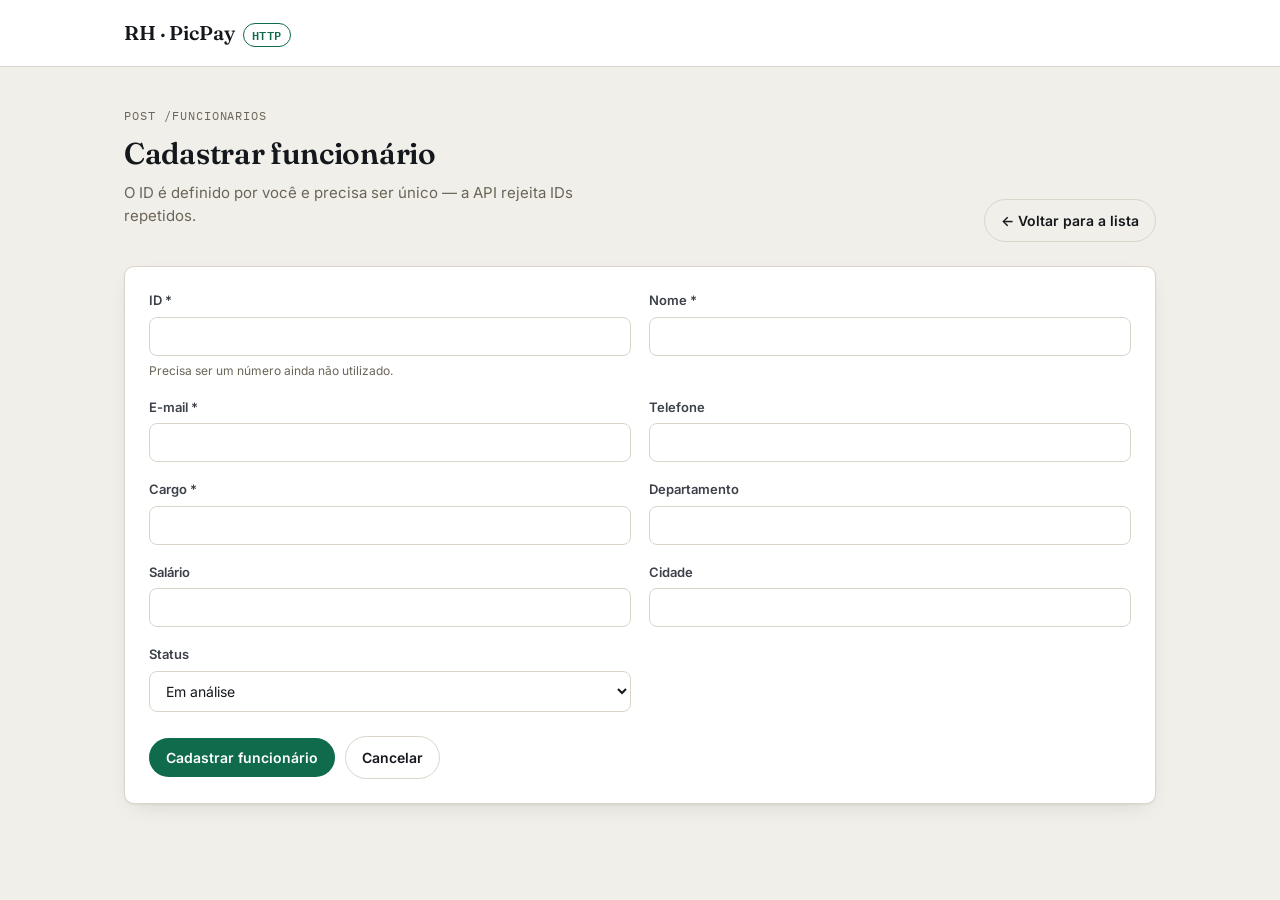
==== Frontend/cadastro.html @ df04a9cc "adicionando frontend" ====
<!DOCTYPE html>
<html lang="pt-BR">
<head>
  <meta charset="UTF-8" />
  <meta name="viewport" content="width=device-width, initial-scale=1.0" />
  <title>Novo funcionário · RH PicPay</title>
  <link rel="stylesheet" href="css/style.css" />
</head>
<body>
  <header class="topbar">
    <div class="topbar__inner">
      <div class="brand"><span>RH · PicPay</span><span class="brand__mark">HTTP</span></div>
      <nav class="nav" data-nav></nav>
    </div>
  </header>

  <main class="container">
    <div class="page-header">
      <div>
        <p class="page-header__eyebrow">POST /funcionarios</p>
        <h1>Cadastrar funcionário</h1>
        <p class="page-header__subtitle">O ID é definido por você e precisa ser único — a API rejeita IDs repetidos.</p>
      </div>
      <a href="index.html" class="btn btn--ghost">← Voltar para a lista</a>
    </div>

    <div id="alerta-erro" class="alerta alerta--erro" hidden></div>

    <section class="card">
      <div class="card__body">
        <form id="form-cadastro" novalidate>
          <div class="form-grid">
            <div class="field">
              <label for="id">ID *</label>
              <input type="number" id="id" name="id" min="1" required />
              <span class="field__hint">Precisa ser um número ainda não utilizado.</span>
            </div>
            <div class="field">
              <label for="nome">Nome *</label>
              <input type="text" id="nome" name="nome" required />
            </div>
            <div class="field">
              <label for="email">E-mail *</label>
              <input type="email" id="email" name="email" required />
            </div>
            <div class="field">
              <label for="telefone">Telefone</label>
              <input type="tel" id="telefone" name="telefone" />
            </div>
            <div class="field">
              <label for="cargo">Cargo *</label>
              <input type="text" id="cargo" name="cargo" required />
            </div>
            <div class="field">
              <label for="departamento">Departamento</label>
              <input type="text" id="departamento" name="departamento" />
            </div>
            <div class="field">
              <label for="salario">Salário</label>
              <input type="number" id="salario" name="salario" min="0" step="0.01" />
            </div>
            <div class="field">
              <label for="cidade">Cidade</label>
              <input type="text" id="cidade" name="cidade" />
            </div>
            <div class="field">
              <label for="status">Status</label>
              <select id="status" name="status">
                <option value="EM_ANALISE">Em análise</option>
                <option value="APROVADO">Aprovado</option>
                <option value="REPROVADO">Reprovado</option>
                <option value="CONTRATADO">Contratado</option>
              </select>
            </div>
          </div>

          <div class="form-actions">
            <button type="submit" class="btn btn--primary" id="btn-salvar">Cadastrar funcionário</button>
            <a href="index.html" class="btn btn--ghost">Cancelar</a>
          </div>
        </form>
      </div>
    </section>
  </main>

  <script src="js/config.js"></script>
  <script type="module" src="js/pages/cadastro.js"></script>
</body>
</html>
---- Frontend/css/style.css ----
@import url("https://fonts.googleapis.com/css2?family=Fraunces:ital,opsz,wght@0,9..144,500;0,9..144,600;1,9..144,500&family=Inter:wght@400;500;600;700&family=IBM+Plex+Mono:wght@400;500;600&display=swap");

:root {
  --ink: #14171c;
  --ink-soft: #3c4048;
  --muted: #6b6558;
  --paper: #f1efe9;
  --surface: #ffffff;
  --line: #dad5c8;
  --accent: #0f6b4c;
  --accent-dark: #0b4f38;
  --accent-soft: #dfeee6;
  --amber: #b8842a;
  --amber-soft: #f4e8d4;
  --rust: #b3452c;
  --rust-soft: #f5ded6;
  --slate: #55606e;
  --slate-soft: #e2e6ea;

  --font-display: "Fraunces", serif;
  --font-body: "Inter", system-ui, -apple-system, sans-serif;
  --font-mono: "IBM Plex Mono", ui-monospace, monospace;

  --radius: 10px;
  --shadow: 0 1px 2px rgba(20, 23, 28, 0.06), 0 8px 24px -12px rgba(20, 23, 28, 0.18);
}

* { box-sizing: border-box; }

html, body {
  margin: 0;
  padding: 0;
  background: var(--paper);
  color: var(--ink);
  font-family: var(--font-body);
  font-size: 15px;
  line-height: 1.5;
}

h1, h2, h3 {
  font-family: var(--font-display);
  font-weight: 600;
  letter-spacing: -0.01em;
  margin: 0;
}

a { color: inherit; }

.container {
  max-width: 1080px;
  margin: 0 auto;
  padding: 0 24px 64px;
}

/* Topbar */
.topbar {
  border-bottom: 1px solid var(--line);
  background: var(--surface);
}

.topbar__inner {
  max-width: 1080px;
  margin: 0 auto;
  padding: 18px 24px;
  display: flex;
  align-items: center;
  justify-content: space-between;
  gap: 16px;
  flex-wrap: wrap;
}

.brand {
  display: flex;
  align-items: baseline;
  gap: 8px;
  font-family: var(--font-display);
  font-size: 20px;
  font-weight: 600;
}

.brand__mark {
  font-family: var(--font-mono);
  font-size: 12px;
  color: var(--accent);
  border: 1px solid var(--accent);
  border-radius: 999px;
  padding: 2px 8px;
  letter-spacing: 0.04em;
}

.nav { display: flex; gap: 4px; flex-wrap: wrap; }

.nav__link {
  text-decoration: none;
  color: var(--muted);
  font-size: 14px;
  font-weight: 500;
  padding: 8px 12px;
  border-radius: 999px;
}

.nav__link:hover { color: var(--ink); background: var(--paper); }

.nav__link--ativo {
  color: var(--accent-dark);
  background: var(--accent-soft);
}

/* Page header */
.page-header {
  padding: 40px 0 24px;
  display: flex;
  justify-content: space-between;
  align-items: flex-end;
  gap: 16px;
  flex-wrap: wrap;
}

.page-header h1 { font-size: 30px; }

.page-header__eyebrow {
  font-family: var(--font-mono);
  font-size: 12px;
  text-transform: uppercase;
  letter-spacing: 0.08em;
  color: var(--muted);
  margin: 0 0 6px;
}

.page-header__subtitle {
  color: var(--muted);
  margin-top: 6px;
  max-width: 52ch;
}

/* Botões */
.btn {
  display: inline-flex;
  align-items: center;
  justify-content: center;
  gap: 6px;
  font-family: var(--font-body);
  font-size: 14px;
  font-weight: 600;
  padding: 10px 16px;
  border-radius: 999px;
  border: 1px solid transparent;
  cursor: pointer;
  text-decoration: none;
  transition: transform 0.08s ease, background 0.15s ease, border-color 0.15s ease;
}

.btn:active { transform: scale(0.98); }

.btn--primary { background: var(--accent); color: #fff; }
.btn--primary:hover { background: var(--accent-dark); }

.btn--ghost { background: transparent; color: var(--ink); border-color: var(--line); }
.btn--ghost:hover { border-color: var(--ink); }

.btn--danger { background: transparent; color: var(--rust); border-color: var(--rust-soft); }
.btn--danger:hover { background: var(--rust-soft); }

.btn--sm { padding: 6px 12px; font-size: 13px; }

.btn[disabled] { opacity: 0.55; cursor: not-allowed; }

/* Cards / superfícies */
.card {
  background: var(--surface);
  border: 1px solid var(--line);
  border-radius: var(--radius);
  box-shadow: var(--shadow);
}

.card__header {
  padding: 20px 24px;
  border-bottom: 1px solid var(--line);
  display: flex;
  align-items: center;
  justify-content: space-between;
  gap: 12px;
  flex-wrap: wrap;
}

.card__header h2 { font-size: 18px; }

.card__body { padding: 24px; }

/* Selo de método HTTP — elemento de assinatura da interface */
.http-tag {
  font-family: var(--font-mono);
  font-size: 11px;
  font-weight: 600;
  letter-spacing: 0.04em;
  padding: 2px 8px;
  border-radius: 4px;
  display: inline-block;
}

.http-tag--get { background: var(--slate-soft); color: var(--slate); }
.http-tag--post { background: var(--accent-soft); color: var(--accent-dark); }
.http-tag--put { background: var(--amber-soft); color: var(--amber); }
.http-tag--patch { background: #e4e0f5; color: #5a4bb0; }
.http-tag--delete { background: var(--rust-soft); color: var(--rust); }

/* Formulários */
.form-grid {
  display: grid;
  grid-template-columns: repeat(2, 1fr);
  gap: 18px;
}

.field { display: flex; flex-direction: column; gap: 6px; }
.field--full { grid-column: 1 / -1; }

.field label {
  font-size: 13px;
  font-weight: 600;
  color: var(--ink-soft);
}

.field__hint {
  font-size: 12px;
  color: var(--muted);
}

input, select {
  font-family: var(--font-body);
  font-size: 14px;
  padding: 10px 12px;
  border: 1px solid var(--line);
  border-radius: 8px;
  background: var(--surface);
  color: var(--ink);
}

input:focus, select:focus, .btn:focus-visible, .nav__link:focus-visible {
  outline: 2px solid var(--accent);
  outline-offset: 1px;
}

.form-actions {
  display: flex;
  gap: 10px;
  align-items: center;
  margin-top: 24px;
  flex-wrap: wrap;
}

/* Barra de busca */
.search-bar {
  display: grid;
  grid-template-columns: 1.4fr 1fr 1fr auto auto;
  gap: 10px;
  align-items: end;
}

/* Tabela de listagem */
.table-wrapper { overflow-x: auto; }

table { width: 100%; border-collapse: collapse; }

thead th {
  text-align: left;
  font-size: 12px;
  text-transform: uppercase;
  letter-spacing: 0.05em;
  color: var(--muted);
  padding: 10px 12px;
  border-bottom: 1px solid var(--line);
  white-space: nowrap;
}

tbody td {
  padding: 12px;
  border-bottom: 1px solid var(--line);
  vertical-align: middle;
  font-size: 14px;
}

tbody tr:last-child td { border-bottom: none; }
tbody tr:hover { background: var(--paper); }

.td-id { font-family: var(--font-mono); color: var(--muted); }

.row-actions { display: flex; gap: 6px; flex-wrap: wrap; }

/* Badges de status */
.badge {
  display: inline-block;
  padding: 3px 10px;
  border-radius: 999px;
  font-size: 12px;
  font-weight: 600;
}

.badge--em-analise { background: var(--amber-soft); color: var(--amber); }
.badge--aprovado { background: var(--accent-soft); color: var(--accent-dark); }
.badge--contratado { background: #dbe7f5; color: #2b5a8c; }
.badge--reprovado { background: var(--rust-soft); color: var(--rust); }

/* Estados */
.estado {
  text-align: center;
  padding: 48px 24px;
  color: var(--muted);
}

.estado h3 { color: var(--ink); margin-bottom: 6px; font-size: 16px; }

.alerta {
  border-radius: 8px;
  padding: 12px 16px;
  font-size: 14px;
  margin-bottom: 18px;
  border: 1px solid transparent;
}

.alerta--erro {
  background: var(--rust-soft);
  color: #7a2e1c;
  border-color: #e6b8a8;
}

/* Indicadores */
.indicadores-grid {
  display: grid;
  grid-template-columns: repeat(5, 1fr);
  gap: 16px;
  margin-bottom: 28px;
}

.indicador-card {
  background: var(--surface);
  border: 1px solid var(--line);
  border-radius: var(--radius);
  padding: 20px;
}

.indicador-card__valor {
  font-family: var(--font-display);
  font-size: 32px;
  font-weight: 600;
}

.indicador-card__label {
  font-size: 12px;
  text-transform: uppercase;
  letter-spacing: 0.05em;
  color: var(--muted);
  margin-top: 4px;
}

.barra {
  height: 10px;
  border-radius: 999px;
  background: var(--paper);
  overflow: hidden;
  display: flex;
  margin-top: 6px;
}

.barra__segmento { height: 100%; }

/* Toasts */
#toast-container {
  position: fixed;
  bottom: 20px;
  right: 20px;
  display: flex;
  flex-direction: column;
  gap: 8px;
  z-index: 999;
}

.toast {
  background: var(--ink);
  color: #fff;
  padding: 12px 18px;
  border-radius: 8px;
  font-size: 14px;
  box-shadow: var(--shadow);
  opacity: 0;
  transform: translateY(8px);
  transition: opacity 0.2s ease, transform 0.2s ease;
  max-width: 320px;
}

.toast--visivel { opacity: 1; transform: translateY(0); }
.toast--erro { background: var(--rust); }

/* Responsivo */
@media (max-width: 860px) {
  .form-grid { grid-template-columns: 1fr; }
  .search-bar { grid-template-columns: 1fr 1fr; }
  .search-bar .btn { grid-column: span 1; }
  .indicadores-grid { grid-template-columns: repeat(2, 1fr); }
}

@media (max-width: 720px) {
  .table-wrapper table, .table-wrapper thead { display: none; }

  .table-wrapper tbody, .table-wrapper tr {
    display: block;
    width: 100%;
  }

  .table-wrapper tr {
    background: var(--surface);
    border: 1px solid var(--line);
    border-radius: var(--radius);
    margin-bottom: 12px;
    padding: 12px 14px;
  }

  .table-wrapper td {
    display: flex;
    justify-content: space-between;
    gap: 12px;
    border-bottom: 1px dashed var(--line);
    padding: 8px 0;
  }

  .table-wrapper td:last-child { border-bottom: none; }

  .table-wrapper td::before {
    content: attr(data-label);
    font-size: 12px;
    text-transform: uppercase;
    letter-spacing: 0.05em;
    color: var(--muted);
    font-weight: 600;
  }

  .row-actions { justify-content: flex-end; }
}

@media (max-width: 520px) {
  .indicadores-grid { grid-template-columns: 1fr 1fr; }
}
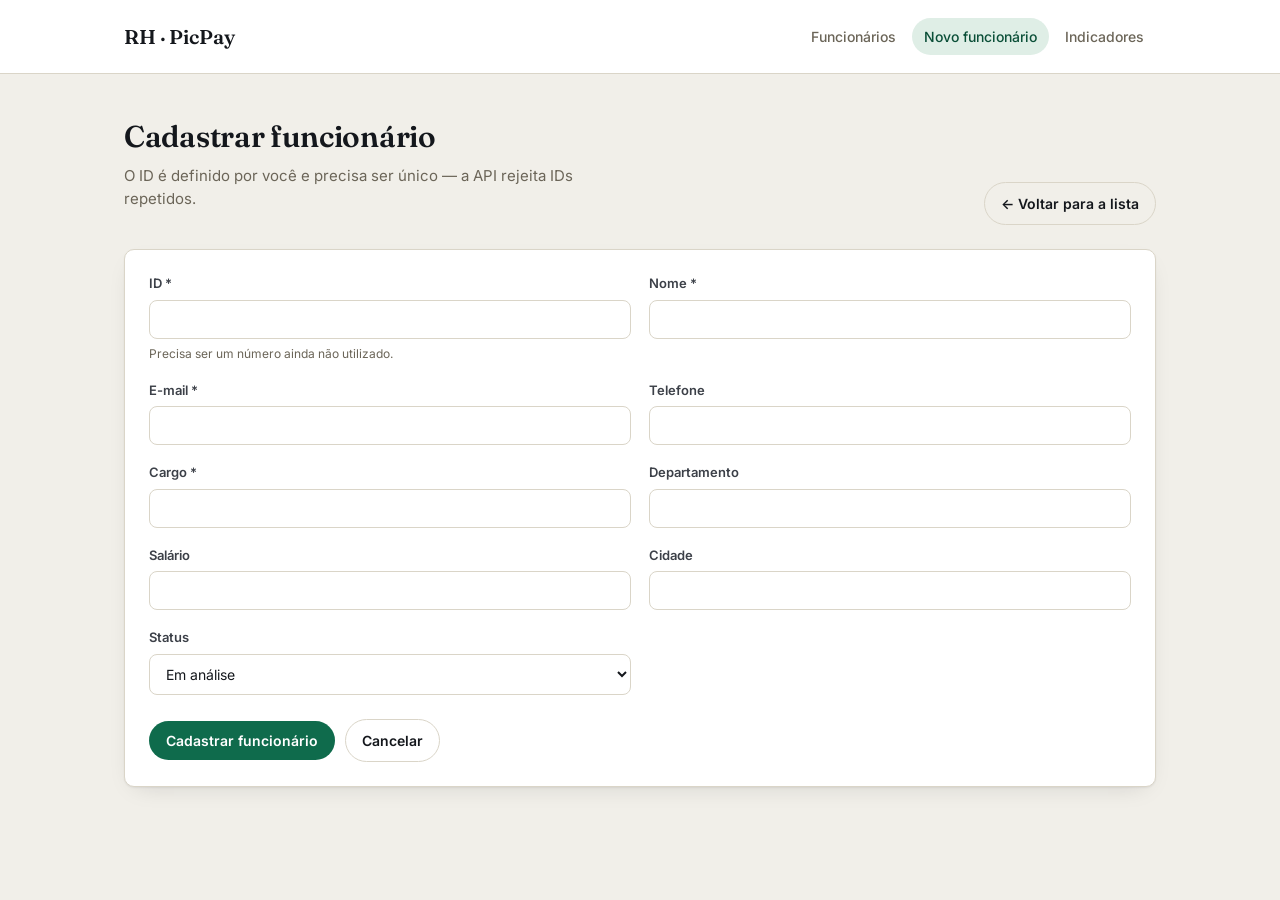
==== commit ac9ab9f3: "Fazendo as ultimas alteracoes" ====
--- a/Frontend/cadastro.html
+++ b/Frontend/cadastro.html
@@ -9,7 +9,7 @@
 <body>
   <header class="topbar">
     <div class="topbar__inner">
-      <div class="brand"><span>RH · PicPay</span><span class="brand__mark">HTTP</span></div>
+      <div class="brand"><span>RH · PicPay</span></div>
       <nav class="nav" data-nav></nav>
     </div>
   </header>
@@ -17,7 +17,6 @@
   <main class="container">
     <div class="page-header">
       <div>
-        <p class="page-header__eyebrow">POST /funcionarios</p>
         <h1>Cadastrar funcionário</h1>
         <p class="page-header__subtitle">O ID é definido por você e precisa ser único — a API rejeita IDs repetidos.</p>
       </div>
